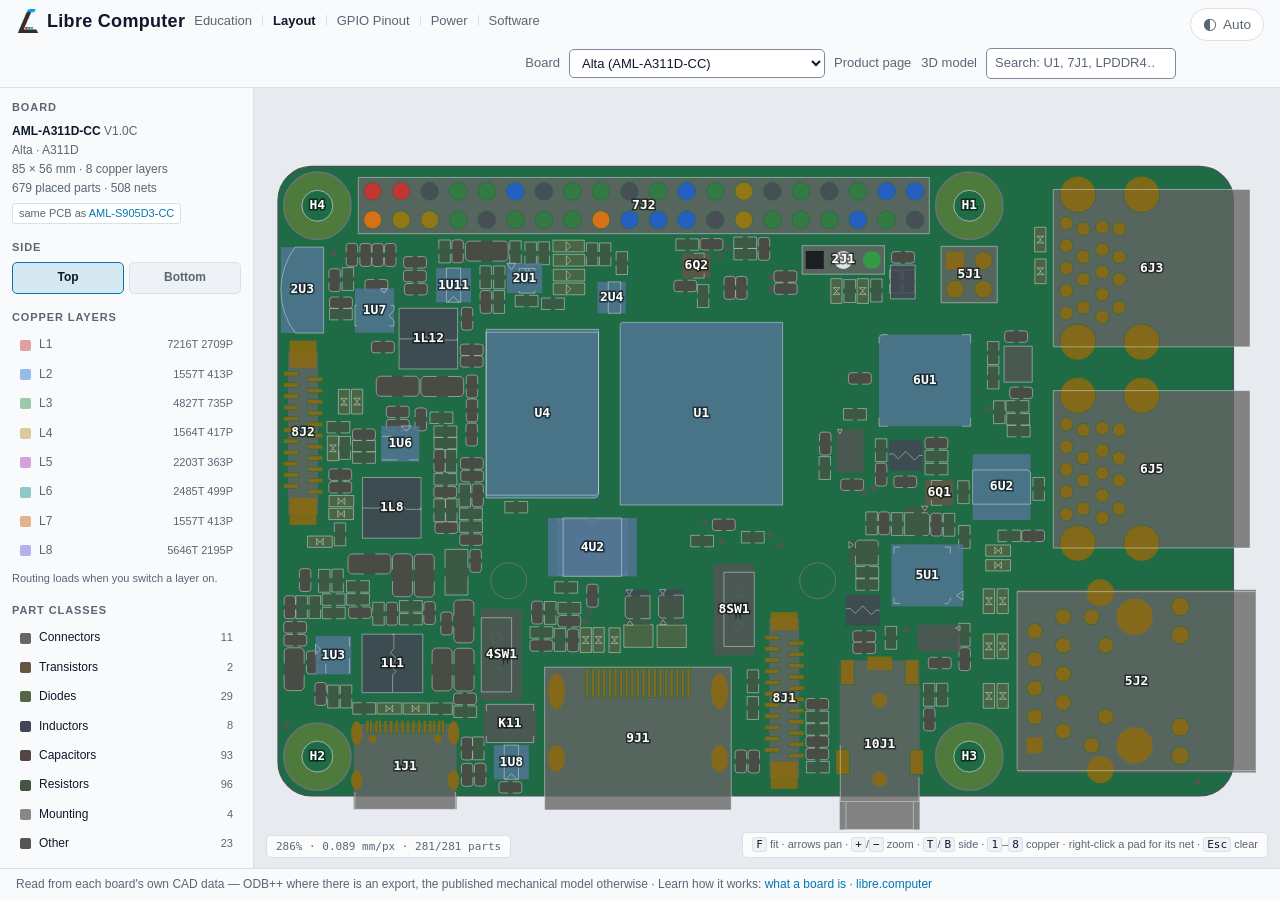
==== index.html @ 31252074 "Skip link and page heading from the kit; kit re-sync - The kit's .lc-skip is the first Tab stop, to " ====
<!DOCTYPE html>
<html lang="en">
<head>
<meta charset="utf-8">
<!-- Scripts from this site only, plus the inline theme snippet by its sha256
     (tools/check-kit.py recomputes it); data, styles and images same-origin,
     data: for the kit's logo. GitHub Pages sets no headers, so it is a meta. -->
<meta http-equiv="Content-Security-Policy" content="default-src 'self'; script-src 'self' 'sha256-ACy4pj93O7g7s8NBZ36xdNPdeBUZ5qKl4pgUR78Pd7E='; style-src 'self' 'unsafe-inline'; img-src 'self' data:; object-src 'none'; base-uri 'none'; form-action 'none'">
<meta name="referrer" content="strict-origin-when-cross-origin">
<meta name="viewport" content="width=device-width, initial-scale=1">
<title>Libre Computer Board Layout</title>
<meta name="description" content="Interactive PCB placement and routing viewer for Libre Computer single-board computers — every part, footprint, net and copper layer, read from the boards' own CAD data.">
<link rel="icon" href="data:,">
<link rel="stylesheet" href="css/lc-kit.css">
<link rel="stylesheet" href="css/style.css">
<!-- Sets the theme before first paint, so a dark visitor never sees a white
     flash. Must stay inline and must stay ahead of the stylesheets; the copy
     is checked by tools/lc-ui-kit/sync.py against HEAD_SNIPPET in lc-kit.js. -->
<script>try{var p=localStorage.getItem("theme")||"auto";if(p==="dark"||(p==="auto"&&matchMedia("(prefers-color-scheme: dark)").matches))document.documentElement.classList.add("dark")}catch(e){}</script>
</head>
<body>
<a class="lc-skip" href="#main">Skip to content</a>

<header class="lc-topbar">
  <div class="lc-brand">
    <a class="lc-brand-name" href="https://libre.computer">Libre Computer</a>
    <nav class="lc-sites" aria-label="Libre Computer sites">
      <a class="lc-site" href="https://education.libre.computer/">Education</a>
      <a class="lc-site" href="/" aria-current="true">Layout</a>
      <a class="lc-site" data-lc-site href="https://gpio.hardware.libre.computer/">GPIO Pinout</a>
      <a class="lc-site" data-lc-site href="https://power.hardware.libre.computer/">Power</a>
      <a class="lc-site" href="https://u-boot.software.libre.computer/">Software</a>
    </nav>
  </div>
  <div class="lc-controls">
    <label for="board-select">Board</label>
    <select id="board-select" aria-label="Select board"></select>
    <input id="search" type="search" placeholder="Search: U1, 7J1, LPDDR4…" autocomplete="off" spellcheck="false" aria-label="Search by reference designator or footprint">
  </div>
</header>

<div class="lc-notices" id="notices"></div>

<main class="lc-main" id="main">
  <h1 class="lc-vh">Board layout</h1>
  <aside class="lc-panel" id="sidebar">
    <h3>Board</h3>
    <div id="board-meta"></div>

    <h3>Side</h3>
    <div class="lc-seg" id="side-seg" role="group" aria-label="Board side"></div>

    <h3>Copper layers</h3>
    <div id="copper-toggles"></div>
    <p id="copper-note"></p>

    <h3>Part classes</h3>
    <div id="cat-toggles"></div>

    <h3>Parts</h3>
    <div id="comp-list" role="listbox" tabindex="0" aria-label="Placed parts"></div>
    <div id="detail"></div>
    <p id="announce" class="lc-vh" role="status"></p>
  </aside>

  <!-- Focusable so the keys pan and zoom it; the parts themselves are picked
       from the Parts list, which is the drawing's keyboard route -->
  <div id="stage" tabindex="0" role="region" aria-label="Board drawing" aria-describedby="keys">
    <canvas id="canvas" aria-hidden="true"></canvas>
    <div id="tooltip" class="lc-tooltip" hidden></div>
    <div id="hud"></div>
    <!-- The copper and net parts are filled in per board: the layer count
         differs (6 or 8), and the board imported from a mechanical model has
         neither, where this used to promise both and contradict the sidebar's
         own "This export carries no copper layers". -->
    <div id="keys"></div>
    <div id="spinner" hidden>Loading…</div>
  </div>
</main>

<footer class="lc-footer">
  Read from each board's own CAD data — ODB++ where there is an export,
  the published mechanical model otherwise ·
  Learn how it works: <a href="https://education.libre.computer/modules/what-a-board-is/">what a board is</a> ·
  <a href="https://libre.computer">libre.computer</a>
</footer>

<script type="module" src="js/app.js"></script>
</body>
</html>
---- css/lc-kit.css ----
/* lc-kit 1 sha256:01a3593f5a493ef218f9acd4c7ba61a1d0033705a1d5e2420c07b28e9c751ab0 */
/* Libre Computer hardware-tool shell — shared by the GPIO pinout, the board
   layout viewer and the power tree.
 *
 * These two sites had grown the same header, the same board picker, the same
 * search box and the same footer twice, with the same seven token names holding
 * the same seven values in both. This is that shell, defined once.
 *
 * THEME. Three states, matching libre.computer: light, dark, and auto, which
 * follows the OS and is the default -- a visitor whose desktop is dark should
 * not have to ask twice. The switch is a `dark` class on <html>, set before
 * first paint by the inline script in each page's <head>, so a dark visitor
 * never sees a white flash. Light is the base and dark is the override, because
 * a stylesheet that loses its media query should degrade to the more legible
 * of the two.
 *
 * The dark values are exactly what both sites shipped before this file existed,
 * so adopting the kit changes nothing for a dark visitor and adds a light theme
 * that did not exist.
 *
 * WHAT BELONGS HERE. The shell and nothing else: page frame, top bar, brand,
 * the controls slot, notices, footer, form controls, focus, and the theme
 * button. A site's own subject matter -- the pinout's mux-class colours, the
 * layout viewer's copper-layer colours -- stays in that site's stylesheet,
 * because nothing is shared by having one file know about both.
 *
 * This file is VENDORED. Edit tools/lc-ui-kit/lc-kit.css in the monorepo and
 * run tools/lc-ui-kit/sync.py; a hand-edit here fails each site's CI.
 */

:root {
  color-scheme: light;
  /* one monospace stack for every site (pad names, addresses, code, keys) */
  --mono: ui-monospace, SFMono-Regular, "SF Mono", Menlo, Consolas, monospace;

  --bg: #ffffff;
  --bg-raised: #f8fafc;
  --bg-sunken: #eef2f6;
  --border: #d8e0e8;
  /* A field's edge is the only thing that says "type here", so it needs 3:1
     on the page (WCAG 1.4.11); --border is a divider and stays quiet.
     3.56:1 on --bg, 3.41:1 on --bg-raised. */
  --border-field: #7d8996;
  --text: #0f172a;
  --text-dim: #5a6673;
  /* Blue TEXT on the page ground, so it darkens on white (#0077b0 is 4.92:1)
     and lightens on the dark ground below. Same two shades libre.computer
     uses, and for the same contrast reason. */
  --accent: #0077b0;
  --brass: #8a6a10;
  --warn: #b45309;
  --danger: #b42318;

  --shadow: 0 1px 2px rgba(15, 23, 42, .06), 0 1px 3px rgba(15, 23, 42, .04);
}

html.dark {
  color-scheme: dark;

  --bg: #14161a;
  --bg-raised: #1d2026;
  --bg-sunken: #0e1013;
  --border: #33383f;
  --border-field: #6b737d;   /* 3.77:1 on --bg, 3.40:1 on --bg-raised */
  --text: #e8eaed;
  --text-dim: #9aa0a6;
  --accent: #4da3ff;
  --brass: #c9a227;
  --warn: #f76b15;
  --danger: #f5a3a6;

  --shadow: none;
}

*, *::before, *::after { box-sizing: border-box; }

html, body { height: 100%; }

/* Two page shapes. An app shell (the layout viewer, the power tree) is one
   window tall and scrolls only inside its panes. A document page (the
   pinout, the memory map, education) scrolls as a whole: its body carries
   class="lc-doc" and grows with its content -- a body held to the window
   would be the sticky title bar's containing block, and the bar would ride
   off the top after one screen. */
body.lc-doc { height: auto; min-height: 100%; }

body {
  display: flex;
  flex-direction: column;
  margin: 0;
  background: var(--bg);
  color: var(--text);
  font: 14px/1.45 -apple-system, "Segoe UI", Roboto, Helvetica, Arial, sans-serif;
}

a { color: var(--accent); text-decoration: none; }
a:hover { text-decoration: underline; }

/* Monospace text in the one stack (zero specificity: a site's own rule wins) */
:where(code, kbd, samp, pre) { font-family: var(--mono); }

:where(button, select, input, a, [role="button"][tabindex]):focus-visible {
  outline: 2px solid var(--accent);
  outline-offset: 1px;
}

/* ---- top bar ---------------------------------------------------------- */

/* Sticky on every site (from 700px up; a phone's bar is too tall to pin, see
   below): an app-shell page never scrolls, so it changes nothing there; a
   document page (body.lc-doc: the pinout, the memory map, education) keeps
   its title bar in view, the same everywhere. */
.lc-topbar {
  flex: none;
  display: flex;
  flex-wrap: wrap;
  align-items: center;
  gap: 14px;
  padding: 8px 16px;
  background: var(--bg-raised);
  border-bottom: 1px solid var(--border);
  position: sticky;
  top: 0;
  z-index: 10;
  font-size: 14px;  /* (the bar's own, whatever size a site sets its body text) */
}

/* CENTRED, NOT BASELINE-ALIGNED. The name's first flex item is the logo, an
   empty box, so the name's baseline is synthesised from the logo's bottom edge
   -- and baseline alignment sat the site links' text on that edge, about 6px
   below the brand text and the controls. Centring puts the logo, the name, the
   links and (via the bar's own centring) the controls on one centre line. */
.lc-brand {
  display: flex;
  flex-wrap: wrap;
  align-items: center;
  gap: 4px 9px;
  min-width: 0;
}

.lc-brand-name {
  display: inline-flex;
  align-items: center;
  gap: 7px;
  font-size: 18px;
  font-weight: 700;
  letter-spacing: .3px;
  color: var(--text);
  white-space: nowrap;
}

/* The Libre Computer mark before the name, light and dark cuts. Embedded as
   data URIs -- libre.computer's own navLogo.webp and navLogo_dark.webp,
   about 2 KB each -- so every site gets it from this one vendored file with
   no image to copy, and nothing loads from another origin. Decorative: the
   name beside it is the link text. */
.lc-brand-name::before {
  content: "";
  flex: none;
  width: 24px;
  height: 24px;
  background: center / contain no-repeat url("[data-uri]");
}
html.dark .lc-brand-name::before {
  background-image: url("[data-uri]");
}
.lc-brand-name:hover { text-decoration: none; color: var(--accent); }

.lc-brand-sub {
  font-size: 13px;
  color: var(--text-dim);
  white-space: nowrap;
}

/* SIGNAL CLASS PALETTE -- shared, because the two tools colour the SAME pins.
   The pinout draws a board's header and the layout draws that header's pads on
   the PCB, and a visitor moving between them reads the colour as meaning the
   same thing. It did not live here at first, when only one tool used it; a
   second copy in the layout's own stylesheet would be a second answer the
   first time a colour changed. Both sites now take the one definition, and
   check-kit.py fails the build if a vendored copy drifts.

   RAILS RAMP BY VOLTAGE, red through orange to yellow as the supply falls:
   12V and PoE deepest, 5V red, 3.3V orange, 1.8V yellow. The ramp used to run
   red into brown, which made 3.3V a burnt orange and 1.8V a tan -- neither
   nameable as a colour, and the three rails a reader actually reaches for on
   a header are the three that have to be told apart at a glance.

   I2C yellow / SPI blue / GPIO green match the board silkscreen. */
:root {
  --c-poe: #6e0011;
  --c-power12v: #b8000f;
  --c-power5v: #d32f2f;
  --c-power3v3: #e8730c;
  --c-powerlv: #e0a800;   /* 1.8V / 3.0V */
  --c-gnd: #454b54;
  --c-nc: #6b6547;        /* not connected */
  --c-gpio: #2f7d3f;
  --c-i2c: #9a7b0a;
  --c-spi: #1f5fd0;
  --c-uart: #7c30cc;
  --c-pwm: #c4295a;
  --c-i2s: #0b6f80;
  --c-pcm: #0b5566;
  --c-tdm: #13876b;
  --c-spdif: #7a2490;
  --c-pdm: #4a7a0a;
  --c-dac: #076a4c;
  --c-adc: #5b8a12;
  --c-clk: #6b737b;
  --c-jtag: #c25a06;
  --c-cec: #5334c4;
  --c-ir: #c33a6a;
  --c-sdio: #0d7f95;
  --c-nand: #6d5449;
  --c-video: #a81c4c;
  --c-pcie: #6a4fc4;
  --c-usb: #1f6fb5;
  --c-eth: #0d8f6a;
  --c-misc: #5a6570;
}

/* THE SERIAL CONSOLE HEADER IS COLOURED AS THE CABLE, not as a signal class.
   Ground black, TX white, RX green -- the USB-TTL lead everyone plugs into it,
   and the colours our own documentation has always named for that header:
   "2J1 Connector Highlighted in Red: Ground (BLACK) TX (WHITE) RX (GREEN)".
   Someone at the board with the cable in their hand is matching wire to pin,
   so the pin should be the colour of the wire.

   These are wire colours, so they do NOT flip with the theme -- a black lead
   is black on both. They sit on the drawn board rather than on the page. */
:root, html.dark {
  --c-wire-gnd: #14161a;
  --c-wire-tx:  #f3f5f7;
  --c-wire-rx:  #2ea043;
}

html.dark {
  --c-poe: #6e0011;
  --c-power12v: #cc0f1b;
  --c-power5v: #e5484d;
  --c-power3v3: #f76b15;
  --c-powerlv: #f5c518;   /* 1.8V / 3.0V */
  --c-gnd: #454b54;
  --c-nc: #3c3a2e;
  --c-gpio: #46a758;
  --c-i2c: #eac54f;
  --c-spi: #3b82f6;
  --c-uart: #a855f7;
  --c-pwm: #ec5f87;
  --c-i2s: #1098ad;
  --c-pcm: #0b7285;
  --c-tdm: #63e6be;
  --c-spdif: #862e9e;
  --c-pdm: #5c940d;
  --c-dac: #087f5b;
  --c-adc: #94d82d;
  --c-clk: #adb5bd;
  --c-jtag: #ff922b;
  --c-cec: #7048e8;
  --c-ir: #f06595;
  --c-sdio: #66d9e8;
  --c-nand: #8d6e63;
  --c-video: #c2255c;
  --c-pcie: #b197fc;
  --c-usb: #74c0fc;
  --c-eth: #12b886;
  --c-misc: #6c757d;
}

/* The switch between the Libre Computer sites (written by sync.py, NAV). It
   says which site this is and what the others are. The current one is a link
   to its own root, marked aria-current: on a multi-page site it is the way
   home, and on a tool it resets the page (the query is dropped). */
/* The site links wrap. Five sites in one unbreakable row ran 131px past a
   375px phone and dragged every page sideways; wrapped, the row simply gets
   taller. The brand wraps for the same reason. */
.lc-sites {
  display: flex;
  flex-wrap: wrap;
  align-items: baseline;
  gap: 4px 10px;
  font-size: 13px;
  min-width: 0;
}

.lc-site {
  white-space: nowrap;
  color: var(--text-dim);
}
.lc-site[aria-current] {
  color: var(--text);
  font-weight: 600;
}
a.lc-site:hover { color: var(--accent); text-decoration: none; }
a.lc-site:focus-visible {
  outline: 2px solid var(--accent);
  outline-offset: 2px;
  border-radius: 3px;
}

/* Separator drawn rather than typed, so it is not read out as a word and not
   selected when the visitor copies the heading. */
.lc-site + .lc-site::before {
  content: "";
  display: inline-block;
  width: 1px;
  height: 11px;
  margin-right: 10px;
  vertical-align: -1px;
  background: var(--border);
}

/* The board's own pages, beside the board picker (setBoardLinks). Small and
   dim like the site links, so the picker and the search stay the controls. */
.lc-board-links {
  display: inline-flex;
  flex-wrap: wrap;
  align-items: center;
  gap: 4px 10px;
  font-size: 13px;
}
.lc-board-links[hidden] { display: none; }
.lc-board-links a { color: var(--text-dim); white-space: nowrap; }
.lc-board-links a:hover { color: var(--accent); text-decoration: none; }
.lc-board-links a:focus-visible {
  outline: 2px solid var(--accent);
  outline-offset: 2px;
  border-radius: 3px;
}
@media (max-width: 819.98px) {
  .lc-board-links a { display: inline-block; padding: 10px 0; line-height: 20px; }
}

/* The second bar under the title bar, for a family of sites behind one switcher
   entry (Software: U-Boot, Memory, Linux). Its label and site links are
   written by sync.py (SUBNAV); the site's own pages sit at the far end, in
   .lc-subnav-pages. The same voice as education's section bar. */
.lc-subnav {
  flex: none;
  display: flex;
  flex-wrap: wrap;
  gap: 4px 18px;
  padding: 7px 16px;
  background: var(--bg);
  border-bottom: 1px solid var(--border);
  font-size: 13px;
  align-items: baseline;
}
.lc-subnav-sites,
.lc-subnav-pages {
  display: flex;
  align-items: baseline;
  gap: 4px 18px;
}
.lc-subnav-pages { margin-left: auto; }
.lc-subnav a { color: var(--text-dim); white-space: nowrap; }
.lc-subnav a:hover { color: var(--accent); text-decoration: none; }
.lc-subnav a[aria-current] { color: var(--text); font-weight: 600; }
.lc-subnav a:focus-visible {
  outline: 2px solid var(--accent);
  outline-offset: 2px;
  border-radius: 3px;
}
.lc-subnav-label {
  font-size: 11px;
  font-weight: 700;
  letter-spacing: .08em;
  text-transform: uppercase;
  color: var(--accent);
}
/* A phone: one sideways-scrolling row, not a wrap of single links. */
@media (max-width: 819.98px) {
  .lc-subnav {
    flex-wrap: nowrap;
    padding-top: 0;
    padding-bottom: 0;
    overflow-x: auto;
    scrollbar-width: none;
  }
  .lc-subnav::-webkit-scrollbar { display: none; }
  .lc-subnav a { display: inline-block; padding: 10px 0; line-height: 20px; }
  .lc-subnav-label,
  .lc-subnav-sites,
  .lc-subnav-pages { flex: none; }
}

/* A pill for a state the visitor should not have to infer, e.g. that the board
   picker is currently listing boards nobody can buy yet. */
.lc-flag {
  padding: 1px 7px;
  border-radius: 999px;
  background: var(--warn);
  /* Page ground, not white. White clears on the light caution brown and
     fails on the dark theme's bright caution orange; the dark ground on
     that orange clears. */
  color: var(--bg);
  font-size: 11px;
  font-weight: 700;
  letter-spacing: .3px;
  white-space: nowrap;
}

/* A <select> sizes itself to its widest option and will not shrink below it,
   so without the min-width:0 / max-width pair a long board name pushes the
   whole bar sideways on a phone -- measured at 495px of control on a 375px
   viewport, which moved the entire page 125px. A flex item's automatic minimum
   is its content, so flex-shrink alone never reaches it. */
.lc-controls {
  display: flex;
  align-items: center;
  gap: 9px;
  flex-wrap: wrap;
  margin-left: auto;
  min-width: 0;
  max-width: 100%;
}
.lc-controls label { color: var(--text-dim); font-size: 13px; }
.lc-controls select { min-width: 0; max-width: 100%; }

select,
input[type="search"],
input[type="text"] {
  background: var(--bg);
  color: var(--text);
  border: 1px solid var(--border-field);
  border-radius: 5px;
  padding: 5px 8px;
  font: inherit;
  font-size: 13px;
}
select:hover,
input[type="search"]:hover,
input[type="text"]:hover { border-color: var(--text-dim); }
input[type="search"] { width: 190px; }
input[type="search"]::placeholder { color: var(--text-dim); }

/* ---- skip link, visually hidden ----------------------------------------- */

/* The first Tab stop on every page: past the title bar to the page's own
   content (<a class="lc-skip" href="#main">, the target the page's <main>,
   id="main" unless it already has an id). */
.lc-skip {
  position: absolute;
  left: -999px;
  top: 0;
  z-index: 50;
  padding: 6px 10px;
  background: var(--bg-raised);
  color: var(--text);
  border: 1px solid var(--border-field);
  border-radius: 5px;
}
.lc-skip:focus { left: 8px; top: 8px; }

/* Read by a screen reader, not shown: a page heading the layout carries
   visually already, a status line. */
.lc-vh {
  position: absolute;
  width: 1px;
  height: 1px;
  overflow: hidden;
  clip-path: inset(50%);
  white-space: nowrap;
}

/* ---- theme button ------------------------------------------------------ */

.lc-theme-btn {
  display: inline-flex;
  align-items: center;
  gap: .4rem;
  padding: .35rem .75rem;
  border: 1px solid var(--border);
  border-radius: 999px;
  background: var(--bg);
  color: var(--text);
  font: inherit;
  font-size: .85rem;
  cursor: pointer;
  white-space: nowrap;
}
.lc-theme-btn:hover { border-color: var(--text-dim); }
.lc-theme-icon { font-size: 1rem; line-height: 1; }

/* Auto is the default, so it reads as the quiet state; an explicit choice is
   marked, which is the whole point of showing the state rather than a bare
   "Theme". */
.lc-theme-btn[data-theme="auto"] { color: var(--text-dim); }
.lc-theme-btn[data-theme="light"],
.lc-theme-btn[data-theme="dark"] { border-color: currentColor; }

/* THE THEME CONTROL KEEPS THE CORNER, at every width. The topbar wraps, and
   the button is its last child, so whenever the controls filled the first row
   (a phone; a tool's board picker, board links and search below ~1370px) it
   wrapped onto a line of its own at the left -- the one control whose
   position a reader relies on, moving with the content around it. Pinned to
   the top right it is always in the same place, and the row it used to take
   goes back to the page. The padding reserves its width so a long select
   cannot run underneath. (The bar is positioned -- sticky, or relative on a
   phone -- so it is the button's containing block.) The reserve applies to
   every row, so when a tool's controls wrap to a second row (about 820 to
   1430px) that row ends 104px short of the edge: the cost of a button that
   never moves. */
.lc-topbar { padding-right: 104px; }
.lc-theme-btn { position: absolute; top: 8px; right: 16px; }

@media (max-width: 560px) {
  /* The label goes before the control does: the icon plus the title attribute
     still say which state is active. */
  .lc-theme-label { display: none; }
}

/* THE NARROW BAR IS DELIBERATE ROWS, not whatever wrapping leaves. Below the
   desktop width the brand and the site links share the first row with the
   pinned theme button, whose width that row (and only that row) reserves; the
   controls get the next row and start at the left edge instead of floating
   right. The site links never wrap: a wrapped bar put one link and a dangling
   separator on a line of their own. When they do not fit they scroll
   sideways. Every link and control is at least 40px tall, the touch minimum.
   819.98px, not 820px: at exactly 820 the bar keeps the layout it already had
   there. */
@media (max-width: 819.98px) {
  .lc-topbar { padding: 8px 16px 10px; row-gap: 6px; }
  .lc-brand {
    flex: 1 1 100%;
    flex-wrap: nowrap;
    align-items: center;
    gap: 0 14px;
    padding-right: 88px;
  }
  .lc-brand-name { flex: none; min-height: 40px; }
  .lc-theme-btn { min-width: 40px; min-height: 40px; justify-content: center; }

  /* No visible scrollbar: it would sit on top of the links. */
  .lc-sites {
    flex: 1 1 auto;
    flex-wrap: nowrap;
    overflow-x: auto;
    scrollbar-width: none;
  }
  .lc-sites::-webkit-scrollbar { display: none; }
  .lc-site { display: inline-block; padding: 10px 0; line-height: 20px; }

  .lc-controls { flex: 1 1 100%; margin-left: 0; }
  .lc-controls select,
  .lc-controls input { min-height: 40px; }
  /* The search box grows into whatever its row leaves, so the board's own
     links (setBoardLinks) share its row instead of taking one of their own. */
  .lc-controls input[type="search"] { flex: 1 1 9rem; width: auto; min-width: 0; }
}

/* 16px exactly on a narrow screen or any touch screen (a tablet is wider
   than the narrow layout): below it Safari zooms the page when a field takes
   focus, and the only way back out of that zoom is a pinch. */
@media (max-width: 819.98px), (pointer: coarse) {
  .lc-controls select,
  .lc-controls input { font-size: 16px; }
}

/* A phone has no room for the links beside the brand, so they take a row of
   their own under it, and the theme button keeps the brand row's corner. The
   row bleeds to the screen edges, so a link scrolled under the edge is cut by
   the screen rather than by the bar's padding -- the cut-off word is the cue
   that the row scrolls. */
@media (max-width: 699.98px) {
  /* Four rows of bar (brand, sites, picker, search) are a quarter of a phone
     screen: on a phone the bar scrolls away with the page instead of pinning.
     Still positioned, so the theme button keeps its corner. */
  .lc-topbar { position: relative; }
  .lc-brand { flex-wrap: wrap; padding-right: 0; }
  .lc-sites {
    flex: 0 0 calc(100% + 32px);
    margin: 0 -16px;
    padding: 0 16px;
  }
}

/* ---- notices ----------------------------------------------------------- */

.lc-notices { flex: none; }

.lc-notice {
  margin: 0;
  padding: 7px 16px;
  font-size: 13px;
  background: color-mix(in srgb, var(--warn) 14%, var(--bg));
  color: var(--text);
  border-bottom: 1px solid var(--border);
}
.lc-notice.error {
  background: color-mix(in srgb, var(--danger) 14%, var(--bg));
}
.lc-notice code { font-family: var(--mono); }
/* The accent on the caution wash is too light for the notice's type.
   The underline is what says the words are a link. */
.lc-notice a { color: var(--text); text-decoration: underline; }

/* ---- footer ------------------------------------------------------------ */

.lc-footer {
  flex: none;
  padding: 7px 16px;
  background: var(--bg-raised);
  border-top: 1px solid var(--border);
  font-size: 12px;
  color: var(--text-dim);
}

/* ---- shared bits both tools grew separately ---------------------------- */

.lc-main { flex: 1; display: flex; min-height: 0; }

.lc-panel {
  flex: none;
  background: var(--bg-raised);
  border-right: 1px solid var(--border);
  overflow-y: auto;
  padding: 12px;
}

.lc-panel h3 {
  margin: 16px 0 6px;
  font-size: 11px;
  font-weight: 700;
  text-transform: uppercase;
  letter-spacing: .9px;
  color: var(--text-dim);
}
.lc-panel h3:first-child { margin-top: 0; }

/* A data table, the same on every site: ruled rows, small dim uppercase
   column headers like the panel headings above. A site adds only what its
   data needs (a sticky header, a highlighted row, a reading size). Wrap it in
   .lc-table-scroll where it may be wider than a phone: the table keeps its
   columns and scrolls sideways inside its own box, never the page. */
.lc-table {
  width: 100%;
  border-collapse: collapse;
  font-size: 0.92rem;
}
.lc-table caption { text-align: left; color: var(--text-dim); padding-bottom: .4rem; }
.lc-table th,
.lc-table td {
  text-align: left;
  vertical-align: top;
  padding: 0.35rem 0.6rem;
  border-bottom: 1px solid var(--border);
}
.lc-table thead th,
.lc-table > tr:first-child > th {
  font-size: 11px;
  font-weight: 700;
  text-transform: uppercase;
  letter-spacing: .9px;
  color: var(--text-dim);
}
.lc-table tbody th { font-weight: 600; }
.lc-table-scroll { overflow-x: auto; }

/* The small dim uppercase label: a panel heading, a column title, a
   section kicker -- the same voice as .lc-panel h3 and a table's header. */
.lc-label {
  font-size: 11px;
  font-weight: 700;
  text-transform: uppercase;
  letter-spacing: .9px;
  color: var(--text-dim);
}

/* A colour swatch: one small rounded square, wherever a colour is keyed (a
   legend, a slot in a list, a toggle). The site sets its colour; a site that
   also shows a state with it (the power tree's on/off) adds that itself. */
.lc-swatch {
  display: inline-block;
  width: 11px;
  height: 11px;
  border-radius: 2px;
  flex: none;
  vertical-align: -1px;
}

/* The hover tooltip: follows the theme like the panels, never a fixed dark
   box. The site positions it (fixed to the window or absolute in its stage)
   and picks its font (the pinout's pad names are monospace). */
.lc-tooltip {
  z-index: 20;
  pointer-events: none;
  max-width: 340px;
  padding: 6px 9px;
  border: 1px solid var(--border);
  border-radius: 6px;
  background: var(--bg-raised);
  color: var(--text);
  box-shadow: var(--shadow);
  font-size: 12px;
}
.lc-tooltip[hidden] { display: none; }

/* A chip: a small bordered token that picks one of a set (a mux on the
   pinout's pin, a step of the power sequence). It is a <button> with
   aria-pressed, so it takes focus and says which one is picked. Pressed is
   an inset accent ring plus the accent wash: not an outline, which is the
   focus ring, and not the border, which a site may use for a state (the
   power tool's on and absent). The site adds a dot or a font. */
.lc-chips { display: flex; flex-wrap: wrap; gap: 5px; }
.lc-chip {
  display: inline-flex;
  align-items: center;
  gap: 5px;
  padding: 2px 8px;
  background: var(--bg);
  border: 1px solid var(--border);
  border-radius: 4px;
  color: var(--text);
  font: inherit;
  font-size: 12px;
  line-height: 1.4;
  cursor: pointer;
}
.lc-chip:hover { border-color: var(--text-dim); }
.lc-chip[aria-pressed="true"] {
  box-shadow: inset 0 0 0 1px var(--accent);
  background-color: color-mix(in srgb, var(--accent) 16%, var(--bg));
  color: var(--text);
}

.lc-seg { display: flex; gap: 5px; }
.lc-seg button {
  flex: 1;
  padding: 6px 8px;
  background: var(--bg-sunken);
  border: 1px solid var(--border);
  border-radius: 5px;
  color: var(--text-dim);
  font: inherit;
  font-size: 12px;
  font-weight: 600;
  cursor: pointer;
}
.lc-seg button:hover { border-color: var(--text-dim); color: var(--text); }
.lc-seg button[aria-pressed="true"] {
  background: color-mix(in srgb, var(--accent) 16%, var(--bg));
  border-color: var(--accent);
  /* The accent is the border and the wash. As 12px ink on the light wash
     it is too light. The words stay page ink in both themes. */
  color: var(--text);
}

.lc-toggle {
  display: flex;
  align-items: center;
  gap: 8px;
  width: 100%;
  margin-bottom: 2px;
  padding: 4px 7px;
  background: transparent;
  border: 1px solid transparent;
  border-radius: 4px;
  color: var(--text);
  font: inherit;
  font-size: 12px;
  text-align: left;
  cursor: pointer;
}
.lc-toggle:hover { background: var(--bg-sunken); }
/* Off is dimmer type and a faded swatch, not a faded control. Opacity on
   the whole row takes the label below body text in both themes. */
.lc-toggle[aria-pressed="false"] { color: var(--text-dim); }
.lc-toggle[aria-pressed="false"] .lc-swatch { opacity: .45; }
.lc-toggle .lc-name {
  flex: 1;
  overflow: hidden;
  text-overflow: ellipsis;
  white-space: nowrap;
}
.lc-toggle .lc-count { flex: none; color: var(--text-dim); font-size: 11px; }

[hidden] { display: none !important; }
---- css/style.css ----
/* Libre Computer Board Layout — what is specific to drawing a board.
 *
 * The page frame, top bar, brand, controls, notices, footer, panel, segmented
 * control and toggle rows all come from css/lc-kit.css, which the GPIO pinout
 * uses too. What is left here is the canvas stage and the things only a layout
 * viewer has: copper-layer colours, the board substrate, the parts list, the
 * detail panel and the HUD.
 */

:root {
  /* Copper by stackup position, top of the board to the bottom of it. The ramp
     is deliberate: a reader toggling two layers on at once has to be able to
     tell which trace is on which, and adjacent layers are the pair that gets
     confused, so adjacent entries are far apart in hue. */
  --cu-1: #c2303a;
  --cu-2: #1f6fd0;
  --cu-3: #2f8f45;
  --cu-4: #b8912a;
  --cu-5: #a832ad;
  --cu-6: #12898c;
  --cu-7: #cf5a0e;
  --cu-8: #5a5ce0;

  /* The board itself, drawn on canvas. Solder-mask green over a light page and
     a near-black ground once copper is on, because a light substrate under
     eight translucent layers reads as mud either way. */
  --board: #1f6b45;
  --board-cu: #0d1410;
  --board-edge: #4a5058;
  --silk: #f2f4f6;
  --hole-ring: #6b727b;
  --part-label: #ffffff;
  --net-hi: #00a05f;
  --stage-bg: #e7ebef;
}

html.dark {
  --cu-1: #e5484d;
  --cu-2: #4da3ff;
  --cu-3: #46a758;
  --cu-4: #eac54f;
  --cu-5: #d148d8;
  --cu-6: #21c7c7;
  --cu-7: #f76b15;
  --cu-8: #8d8fff;

  --board: #1b4332;
  --board-cu: #0d1410;
  --board-edge: #4a5058;
  --silk: #d7dbe0;
  --hole-ring: #8b9098;
  --part-label: #ffffff;
  --net-hi: #00e58a;
  --stage-bg: #0b0d10;
}

body { overflow: hidden; }

#sidebar { width: 254px; }

#board-meta {
  font-size: 12px;
  color: var(--text-dim);
  line-height: 1.6;
}
#board-meta b { color: var(--text); font-weight: 600; }
#board-meta .status {
  display: inline-block;
  margin-top: 4px;
  padding: 1px 6px;
  border-radius: 3px;
  font-size: 11px;
  /* Sunken put the caution words and the same-PCB link under body text. */
  background: var(--bg);
  border: 1px solid var(--border);
}
#board-meta .status.unlisted { color: var(--warn); border-color: var(--warn); }

#copper-note { margin: 4px 0 0; font-size: 11px; color: var(--text-dim); }

#comp-list {
  height: 240px;
  overflow-y: auto;
  border: 1px solid var(--border);
  border-radius: 5px;
  background: var(--bg-sunken);
}
#comp-list-inner { position: relative; }
.comp-item {
  position: absolute;
  left: 0; right: 0;
  height: 22px;
  padding: 3px 8px;
  font: 12px/16px var(--mono);
  white-space: nowrap;
  overflow: hidden;
  text-overflow: ellipsis;
  cursor: pointer;
}
.comp-item:hover { background: color-mix(in srgb, var(--accent) 12%, transparent); }
.comp-item[aria-selected="true"] {
  background: color-mix(in srgb, var(--accent) 18%, transparent);
  /* Accent ink on this wash is too light for 12px type, and so is the
     dimmed footprint. The wash is the selection; the words are page ink. */
  color: var(--text);
}
.comp-item[aria-selected="true"] .fp { color: var(--text); }
/* The keyboard's row, shown while the list has focus */
#comp-list:focus-visible { outline: 2px solid var(--accent); outline-offset: 1px; }
#comp-list:focus-visible .comp-item.active { box-shadow: inset 0 0 0 2px var(--accent); }
/* The drawing takes focus for its keys; the ring sits inside its edge */
#stage:focus-visible { outline: 2px solid var(--accent); outline-offset: -2px; }

.comp-item .fp { color: var(--text-dim); margin-left: 6px; }

/* The detail panel is the answer to clicking a part, and it sat below every
   other sidebar block -- measured at y=1164 in a 1080-high viewport, so on a
   laptop the reader clicked a part and nothing appeared to happen. It is
   pulled to the top of the sidebar when it has content, which is the moment it
   is the thing being looked at. */
#detail { margin-top: 10px; }
#detail:not(:empty) {
  order: -1;
  margin-top: 0;
  /* PADDING, not margin. A margin is outside the border box and so is not
     painted, and the pinned header's 14 px of it was a window the list rows
     scrolled visibly through. */
  margin-bottom: 0;
  position: sticky;
  top: 0;
  z-index: 2;
  /* The panel it sits in, not the page: --bg is #ffffff and the sidebar panel
     is --bg-raised #f8fafc, so a sticky header painted --bg showed as a
     lighter band against its own panel while scrolling. */
  background: var(--bg-raised);
  padding-bottom: 22px;
}
/* The column exists so #detail can be ordered to the top. It also makes every
   child a flex item, and a flex item SHRINKS below its declared height: the
   parts list, `height: 240px`, collapsed to 49.7 px on four boards and to 2 px
   -- no rows at all -- whenever a part was selected. It keeps its height. */
#sidebar { display: flex; flex-direction: column; }
#sidebar > * { flex: none; }
#detail h4 {
  margin: 0 0 6px;
  font: 700 14px var(--mono);
  color: var(--accent);
}
#detail dl {
  display: grid;
  grid-template-columns: auto 1fr;
  gap: 2px 10px;
  margin: 0;
  font-size: 12px;
}
#detail dt { color: var(--text-dim); }
#detail dd {
  margin: 0;
  font-family: var(--mono);
  overflow-wrap: anywhere;
}

/* ---- canvas stage ---- */

#stage {
  position: relative;
  flex: 1;
  min-width: 0;
  overflow: hidden;
  background: var(--stage-bg);
  touch-action: none;
  cursor: grab;
}
#stage.dragging { cursor: grabbing; }
#stage canvas { position: absolute; inset: 0; }

#hud, #keys {
  position: absolute;
  bottom: 10px;
  padding: 4px 9px;
  border-radius: 5px;
  background: color-mix(in srgb, var(--bg) 82%, transparent);
  border: 1px solid var(--border);
  color: var(--text-dim);
  pointer-events: none;
}
#hud {
  left: 12px;
  display: flex;
  gap: 10px;
  align-items: center;
  font: 11px var(--mono);
}
/* The highlight green is the canvas mark. As 11px type on the light HUD
   it is too light. The dark theme's green clears, so it keeps the name. */
#hud .net { color: var(--text); font-weight: 700; }
html.dark #hud .net { color: var(--net-hi); }
#keys { right: 12px; font-size: 11px; }
#keys kbd {
  font: 11px var(--mono);
  color: var(--text);
  background: var(--bg-sunken);
  border: 1px solid var(--border);
  border-radius: 3px;
  padding: 0 3px;
}

/* The kit's .lc-tooltip; this page's own: absolute inside the stage, kept
   narrow over the board */
#tooltip {
  position: absolute;
  z-index: 5;
  max-width: 260px;
}
#tooltip .r {
  font: 700 12px var(--mono);
  color: var(--accent);
}
#tooltip .f {
  color: var(--text-dim);
  font-family: var(--mono);
}

#spinner {
  position: absolute;
  inset: 0;
  display: flex;
  align-items: center;
  justify-content: center;
  background: color-mix(in srgb, var(--stage-bg) 72%, transparent);
  color: var(--text-dim);
  font-size: 14px;
  z-index: 6;
}

/* ---- narrow ---- */

@media (max-width: 820px) {
  /* THE PAGE GROWS, the viewport does not hold it. `html, body { height: 100% }`
     plus `.lc-main { flex: 1 }` pins the main row to whatever is left of the
     screen -- on a 390x844 phone that is 538 px holding a 469 px board and a
     1102 px sidebar. Something has to overflow, and the container has to be
     allowed to be as tall as its content for the page scroll to reach it. */
  html, body { height: auto; }
  body { overflow: auto; min-height: 100%; }
  .lc-main { flex: none; height: auto; }

  /* ORDER, NOT column-reverse. The sidebar comes first in the DOM and the
     board should come first on a phone, which `column-reverse` did -- and it
     also moves the overflow to the START edge, so the part that did not fit
     went off the TOP of the page where no scroll can reach it. Measured on a
     390x844 viewport: #stage.top = -864, the whole board above the document.
     `order` reverses the paint without touching where the overflow goes. */
  .lc-main { flex-direction: column; }
  #stage { order: -1; }

  #sidebar {
    width: auto;
    border-right: none;
    border-top: 1px solid var(--border);
    overflow: visible;
  }
  #stage { height: 62vh; flex: none; }
  #keys { display: none; }
  input[type="search"] { width: 100%; }

  /* The sticky detail header is sticky against the SIDEBAR on a desktop, where
     the sidebar is the scroller. On a phone the page scrolls instead, so
     pinning it here parks it mid-column over the board. */
  #detail:not(:empty) { position: static; }
}
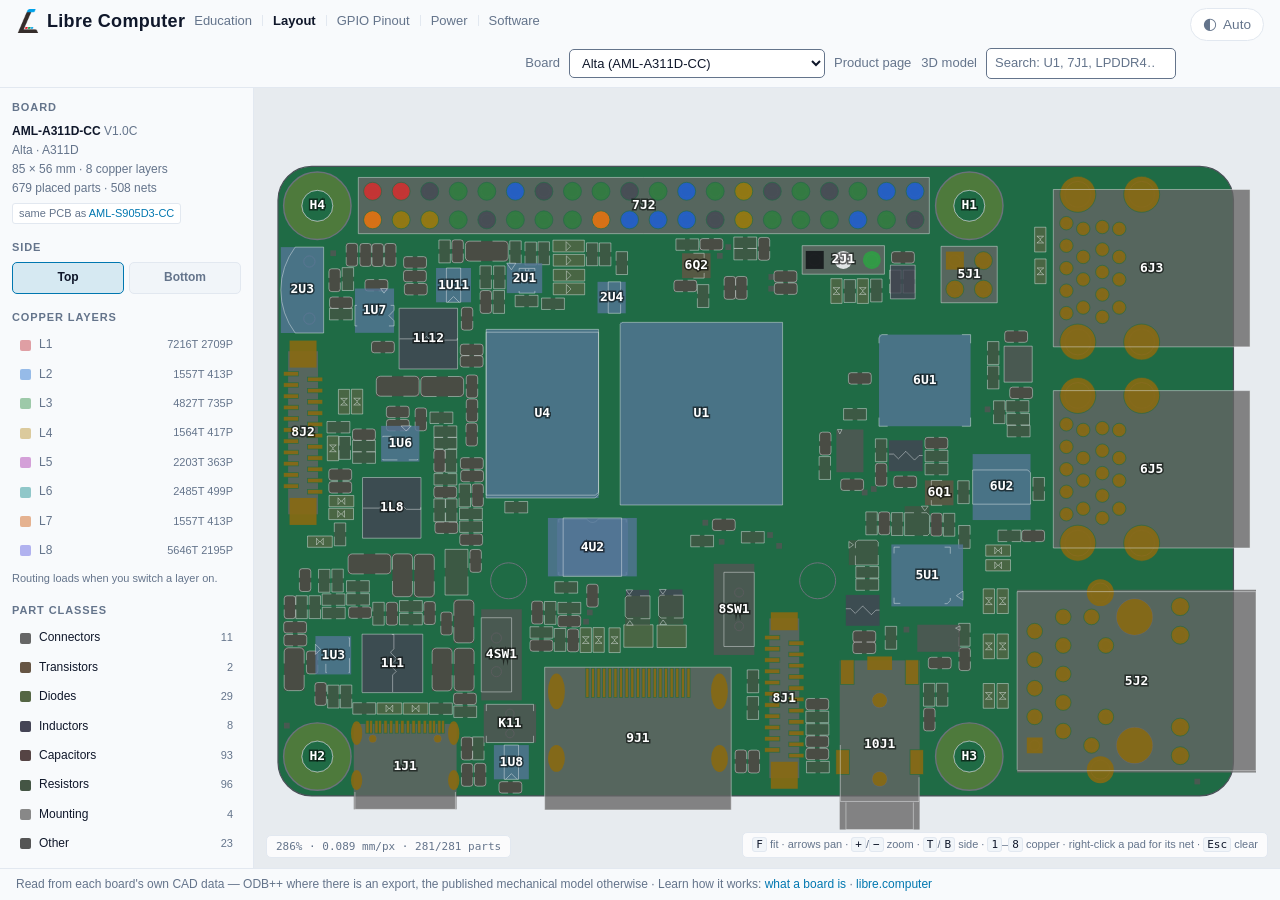
==== commit 4d26a29d: "lc-kit: libre.computer's palette, and the embed's theme from the first paint Synced from the monorep" ====
--- a/index.html
+++ b/index.html
@@ -5,7 +5,7 @@
 <!-- Scripts from this site only, plus the inline theme snippet by its sha256
      (tools/check-kit.py recomputes it); data, styles and images same-origin,
      data: for the kit's logo. GitHub Pages sets no headers, so it is a meta. -->
-<meta http-equiv="Content-Security-Policy" content="default-src 'self'; script-src 'self' 'sha256-ACy4pj93O7g7s8NBZ36xdNPdeBUZ5qKl4pgUR78Pd7E='; style-src 'self' 'unsafe-inline'; img-src 'self' data:; object-src 'none'; base-uri 'none'; form-action 'none'">
+<meta http-equiv="Content-Security-Policy" content="default-src 'self'; script-src 'self' 'sha256-oHIc59mqgn9ICn5smlJlKAoSorMm9lRvLXPlZJXSqW8='; style-src 'self' 'unsafe-inline'; img-src 'self' data:; object-src 'none'; base-uri 'none'; form-action 'none'">
 <meta name="referrer" content="strict-origin-when-cross-origin">
 <meta name="viewport" content="width=device-width, initial-scale=1">
 <title>Libre Computer Board Layout</title>
@@ -16,7 +16,7 @@
 <!-- Sets the theme before first paint, so a dark visitor never sees a white
      flash. Must stay inline and must stay ahead of the stylesheets; the copy
      is checked by tools/lc-ui-kit/sync.py against HEAD_SNIPPET in lc-kit.js. -->
-<script>try{var p=localStorage.getItem("theme")||"auto";if(p==="dark"||(p==="auto"&&matchMedia("(prefers-color-scheme: dark)").matches))document.documentElement.classList.add("dark")}catch(e){}</script>
+<script>try{var q=new URLSearchParams(location.search),e=q.get("embed")==="1",t=e&&q.get("theme");if(e)document.documentElement.classList.add("lc-embed");var p=t==="light"||t==="dark"?t:localStorage.getItem("theme")||"auto";if(p==="dark"||(p==="auto"&&matchMedia("(prefers-color-scheme: dark)").matches))document.documentElement.classList.add("dark")}catch(x){}</script>
 </head>
 <body>
 <a class="lc-skip" href="#main">Skip to content</a>
--- a/css/lc-kit.css
+++ b/css/lc-kit.css
@@ -1,4 +1,4 @@
-/* lc-kit 1 sha256:01a3593f5a493ef218f9acd4c7ba61a1d0033705a1d5e2420c07b28e9c751ab0 */
+/* lc-kit 1 sha256:49a98d562651cce432e0f0e8bd59669b63564b67a7129dab7db1aff492e4dc31 */
 /* Libre Computer hardware-tool shell — shared by the GPIO pinout, the board
    layout viewer and the power tree.
  *
@@ -14,9 +14,11 @@
  * a stylesheet that loses its media query should degrade to the more legible
  * of the two.
  *
- * The dark values are exactly what both sites shipped before this file existed,
- * so adopting the kit changes nothing for a dark visitor and adds a light theme
- * that did not exist.
+ * The values are libre.computer's own (its css/style.css tokens: --bg, --card,
+ * --border, --fg, --muted, --prose-link, --field-border), in both themes,
+ * because these tools open inside its product pages: a tool in a neutral grey
+ * frame on a slate page read as a different site. A change to that palette is
+ * made there and copied here.
  *
  * WHAT BELONGS HERE. The shell and nothing else: page frame, top bar, brand,
  * the controls slot, notices, footer, form controls, focus, and the theme
@@ -35,14 +37,17 @@
 
   --bg: #ffffff;
   --bg-raised: #f8fafc;
-  --bg-sunken: #eef2f6;
-  --border: #d8e0e8;
+  --bg-sunken: #f1f5f9;
+  --border: #e2e8f0;
   /* A field's edge is the only thing that says "type here", so it needs 3:1
      on the page (WCAG 1.4.11); --border is a divider and stays quiet.
-     3.56:1 on --bg, 3.41:1 on --bg-raised. */
-  --border-field: #7d8996;
+     Slate-500, as libre.computer's --field-border: 4.76:1 on --bg, 4.55:1 on
+     --bg-raised, and 3.75 / 3.07 on the dark ground and raised panel, so
+     one value serves both themes. */
+  --border-field: #64748b;
   --text: #0f172a;
-  --text-dim: #5a6673;
+  /* 4.76:1 on --bg, 4.55:1 on --bg-raised, 4.34:1 on --bg-sunken */
+  --text-dim: #64748b;
   /* Blue TEXT on the page ground, so it darkens on white (#0077b0 is 4.92:1)
      and lightens on the dark ground below. Same two shades libre.computer
      uses, and for the same contrast reason. */
@@ -57,14 +62,14 @@
 html.dark {
   color-scheme: dark;
 
-  --bg: #14161a;
-  --bg-raised: #1d2026;
-  --bg-sunken: #0e1013;
-  --border: #33383f;
-  --border-field: #6b737d;   /* 3.77:1 on --bg, 3.40:1 on --bg-raised */
-  --text: #e8eaed;
-  --text-dim: #9aa0a6;
-  --accent: #4da3ff;
+  --bg: #0f172a;
+  --bg-raised: #1e293b;
+  --bg-sunken: #020617;
+  --border: #334155;
+  --border-field: #64748b;   /* 3.75:1 on --bg, 3.07:1 on --bg-raised */
+  --text: #e2e8f0;
+  --text-dim: #94a3b8;       /* 6.96:1 on --bg, 5.71:1 on --bg-raised */
+  --accent: #00a0e9;         /* 6.13:1 on --bg, 5.02:1 on --bg-raised */
   --brass: #c9a227;
   --warn: #f76b15;
   --danger: #f5a3a6;
@@ -464,6 +469,41 @@
   white-space: nowrap;
 }
 
+/* ---- embed mode (?embed=1, lc-kit.js EMBED) ------------------------------ */
+
+/* Inside another page's frame: the chrome that names the site and the board
+   goes (the framing page names both), the tool's own controls stay, and
+   "Open ⤢" opens the full tool. The board and SoC-family pickers go too: the
+   frame is for the one board its page is about. */
+html.lc-embed .lc-skip,
+html.lc-embed .lc-brand,
+html.lc-embed .lc-sites,
+html.lc-embed .lc-subnav,
+html.lc-embed .lc-board-links,
+html.lc-embed .lc-footer,
+html.lc-embed .lc-theme-btn,
+html.lc-embed #board-select,
+html.lc-embed .board-select,
+html.lc-embed #family-select,
+html.lc-embed .family-select,
+html.lc-embed label[for="board-select"],
+html.lc-embed label[for="family-select"] {
+  display: none !important;
+}
+html.lc-embed .lc-topbar { position: static; padding: 6px 12px; }
+.lc-embed-open {
+  display: inline-flex;
+  align-items: center;
+  padding: .3rem .7rem;
+  border: 1px solid var(--border);
+  border-radius: 999px;
+  color: var(--text);
+  font-size: 13px;
+  white-space: nowrap;
+}
+.lc-embed-open:hover { border-color: var(--text-dim); text-decoration: none; }
+.lc-embed-open:focus-visible { outline: 2px solid var(--accent); outline-offset: 2px; }
+
 /* ---- theme button ------------------------------------------------------ */
 
 .lc-theme-btn {
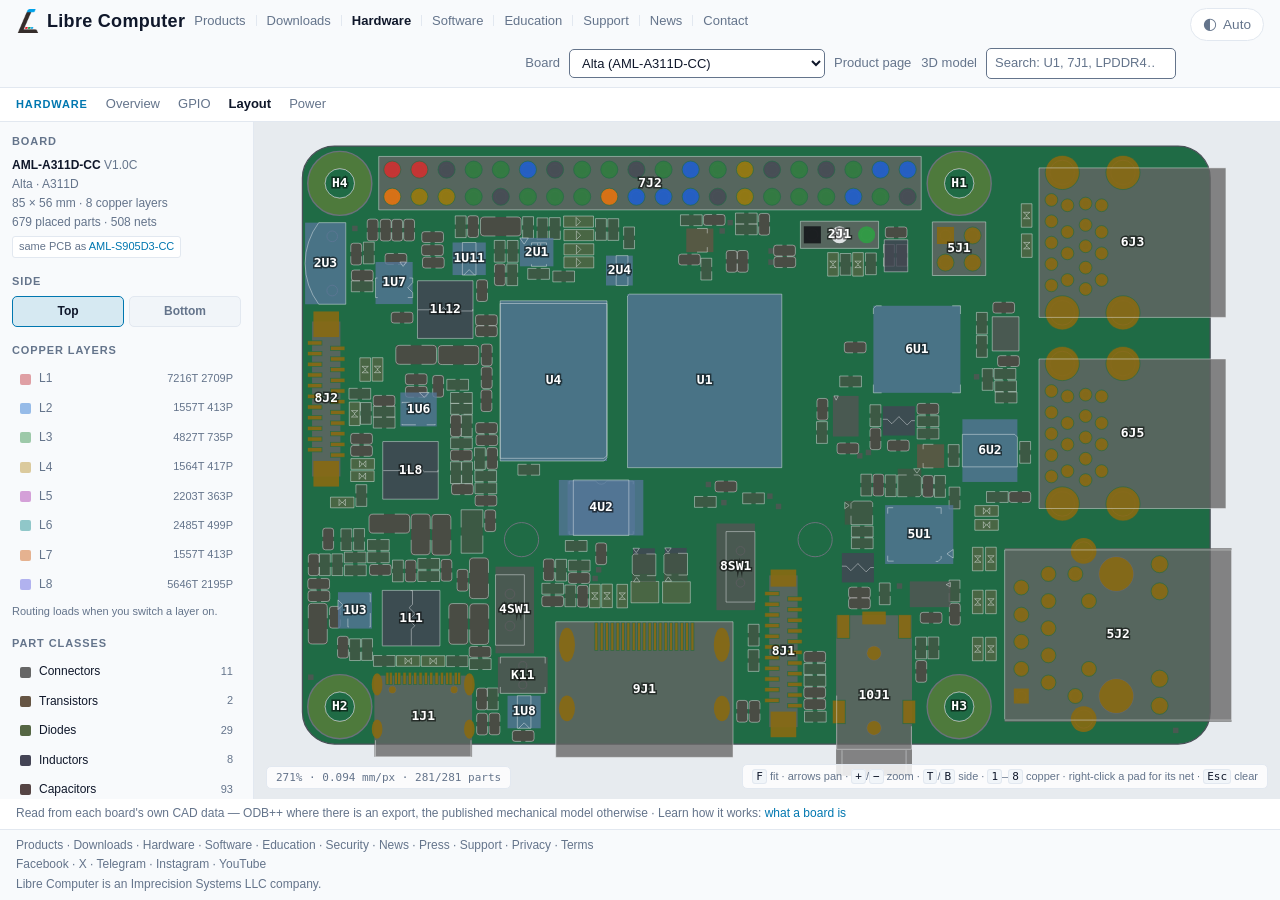
==== commit 43b649cc: "One header, family row and footer on every Libre Computer site The shell kit's sync.py now writes th" ====
--- a/index.html
+++ b/index.html
@@ -10,6 +10,7 @@
 <meta name="viewport" content="width=device-width, initial-scale=1">
 <title>Libre Computer Board Layout</title>
 <meta name="description" content="Interactive PCB placement and routing viewer for Libre Computer single-board computers — every part, footprint, net and copper layer, read from the boards' own CAD data.">
+<link rel="canonical" href="https://layout.hardware.libre.computer/">
 <link rel="icon" href="data:,">
 <link rel="stylesheet" href="css/lc-kit.css">
 <link rel="stylesheet" href="css/style.css">
@@ -25,11 +26,14 @@
   <div class="lc-brand">
     <a class="lc-brand-name" href="https://libre.computer">Libre Computer</a>
     <nav class="lc-sites" aria-label="Libre Computer sites">
+      <a class="lc-site" href="https://libre.computer/products/">Products</a>
+      <a class="lc-site" href="https://libre.computer/downloads/">Downloads</a>
+      <a class="lc-site" href="https://hardware.libre.computer/" aria-current="true">Hardware</a>
+      <a class="lc-site" href="https://software.libre.computer/">Software</a>
       <a class="lc-site" href="https://education.libre.computer/">Education</a>
-      <a class="lc-site" href="/" aria-current="true">Layout</a>
-      <a class="lc-site" data-lc-site href="https://gpio.hardware.libre.computer/">GPIO Pinout</a>
-      <a class="lc-site" data-lc-site href="https://power.hardware.libre.computer/">Power</a>
-      <a class="lc-site" href="https://u-boot.software.libre.computer/">Software</a>
+      <a class="lc-site" href="https://hub.libre.computer/">Support</a>
+      <a class="lc-site" href="https://libre.computer/news/">News</a>
+      <a class="lc-site" href="https://libre.computer/#contact">Contact</a>
     </nav>
   </div>
   <div class="lc-controls">
@@ -38,6 +42,15 @@
     <input id="search" type="search" placeholder="Search: U1, 7J1, LPDDR4…" autocomplete="off" spellcheck="false" aria-label="Search by reference designator or footprint">
   </div>
 </header>
+<nav class="lc-subnav" aria-label="Hardware">
+    <div class="lc-subnav-sites">
+      <span class="lc-subnav-label">Hardware</span>
+      <a href="https://hardware.libre.computer/">Overview</a>
+      <a data-lc-site href="https://gpio.hardware.libre.computer/">GPIO</a>
+      <a href="https://layout.hardware.libre.computer/" aria-current="true">Layout</a>
+      <a data-lc-site href="https://power.hardware.libre.computer/">Power</a>
+    </div>
+</nav>
 
 <div class="lc-notices" id="notices"></div>
 
@@ -61,6 +74,11 @@
     <div id="comp-list" role="listbox" tabindex="0" aria-label="Placed parts"></div>
     <div id="detail"></div>
     <p id="announce" class="lc-vh" role="status"></p>
+
+    <!-- The parts list as plain HTML, drawn in by tools/render.mjs (and
+         redrawn by js/app.js on a change of board): js/parts.js -->
+    <h3>Parts list</h3>
+    <div id="parts-text"><details class="parts-text"><summary>Boards</summary><ul><li><a href="aml-s905x-cc/">Le Potato (AML-S905X-CC)</a> S905X, 84 × 56 mm</li><li><a href="aml-s905x-cc-v2/">Sweet Potato (AML-S905X-CC-V2)</a> S905X, 85 × 56 mm</li><li><a href="aml-s805x-ac/">La Frite (AML-S805X-AC)</a> S805X, 56 × 65 mm</li><li><a href="aml-s805x-ac-v2/">Das Frite (AML-S805X-AC-V2)</a> S805X, 56 × 65 mm</li><li><a href="aml-a311d-cc/">Alta (AML-A311D-CC)</a> A311D, 85 × 56 mm</li><li><a href="aml-s905d3-cc/">Solitude (AML-S905D3-CC)</a> S905D3, 85 × 56 mm</li><li><a href="roc-rk3328-cc/">Renegade (ROC-RK3328-CC)</a> RK3328, 85 × 56 mm</li><li><a href="all-h3-cc/">Tritium (ALL-H3-CC)</a> H2+/H3/H5, 84 × 56 mm</li></ul></details></div><!-- /parts -->
   </aside>
 
   <!-- Focusable so the keys pan and zoom it; the parts themselves are picked
@@ -78,11 +96,25 @@
   </div>
 </main>
 
+<p class="lc-page-note">Read from each board's own CAD data — ODB++ where there is an export,
+  the published mechanical model otherwise ·
+  Learn how it works: <a href="https://education.libre.computer/modules/what-a-board-is/">what a board is</a></p>
 <footer class="lc-footer">
-  Read from each board's own CAD data — ODB++ where there is an export,
-  the published mechanical model otherwise ·
-  Learn how it works: <a href="https://education.libre.computer/modules/what-a-board-is/">what a board is</a> ·
-  <a href="https://libre.computer">libre.computer</a>
+  <nav class="lc-footer-links" aria-label="Libre Computer">
+    <a href="https://libre.computer/products/">Products</a> &middot;
+    <a href="https://libre.computer/downloads/">Downloads</a> &middot;
+    <a href="https://hardware.libre.computer/">Hardware</a> &middot;
+    <a href="https://software.libre.computer/">Software</a> &middot;
+    <a href="https://education.libre.computer/">Education</a> &middot;
+    <a href="https://libre.computer/security/">Security</a> &middot;
+    <a href="https://libre.computer/news/">News</a> &middot;
+    <a href="https://libre.computer/press/">Press</a> &middot;
+    <a href="https://hub.libre.computer/">Support</a> &middot;
+    <a href="https://libre.computer/privacy/">Privacy</a> &middot;
+    <a href="https://libre.computer/terms/">Terms</a>
+  </nav>
+  <p class="lc-footer-social"><a href="https://facebook.com/librecomputer" rel="noopener">Facebook</a> &middot; <a href="https://x.com/LibreComputer" rel="noopener">X</a> &middot; <a href="https://t.me/libre_computer" rel="noopener">Telegram</a> &middot; <a href="https://www.instagram.com/librecomputer/" rel="noopener">Instagram</a> &middot; <a href="https://www.youtube.com/c/LibreComputer" rel="noopener">YouTube</a></p>
+  <p class="lc-footer-company">Libre Computer is an <a href="https://imprecisionsystems.com/" rel="noopener">Imprecision Systems LLC</a> company.</p>
 </footer>
 
 <script type="module" src="js/app.js"></script>
--- a/css/lc-kit.css
+++ b/css/lc-kit.css
@@ -1,4 +1,4 @@
-/* lc-kit 1 sha256:49a98d562651cce432e0f0e8bd59669b63564b67a7129dab7db1aff492e4dc31 */
+/* lc-kit 1 sha256:46110dafa0fb4021689df2730b5b83c67ed2cb1804fa09593aa160363adb2fca */
 /* Libre Computer hardware-tool shell — shared by the GPIO pinout, the board
    layout viewer and the power tree.
  *
@@ -638,6 +638,8 @@
 
 /* ---- footer ------------------------------------------------------------ */
 
+/* The same footer on every site (sync.py FOOTER): the sections, the social
+   accounts, the company. */
 .lc-footer {
   flex: none;
   padding: 7px 16px;
@@ -646,6 +648,21 @@
   font-size: 12px;
   color: var(--text-dim);
 }
+.lc-footer p { margin: 2px 0 0; }
+.lc-footer a { color: var(--text-dim); }
+.lc-footer a:hover { color: var(--accent); }
+.lc-footer-links a { white-space: nowrap; }
+
+/* A page's own note above the footer: where its data comes from, and the
+   education module that explains it. */
+.lc-page-note {
+  flex: none;
+  margin: 0;
+  padding: 6px 16px;
+  font-size: 12px;
+  color: var(--text-dim);
+}
+html.lc-embed .lc-page-note { display: none; }
 
 /* ---- shared bits both tools grew separately ---------------------------- */
 
--- a/css/style.css
+++ b/css/style.css
@@ -160,6 +160,17 @@
   overflow-wrap: anywhere;
 }
 
+/* The parts list as plain HTML (js/parts.js): a closed disclosure at the foot
+   of the sidebar, so the viewer above it is unchanged */
+.parts-text { font-size: 12px; }
+.parts-text summary { cursor: pointer; }
+.parts-text p { margin: 6px 0; color: var(--text-dim); }
+.parts-text ul { margin: 6px 0; padding-left: 18px; }
+.parts-table { font-size: 12px; margin-top: 8px; }
+.parts-table th, .parts-table td { padding: 3px 4px; }
+.parts-table tbody th { font-family: var(--mono); }
+.parts-table .fp { color: var(--text-dim); font-family: var(--mono); overflow-wrap: anywhere; }
+
 /* ---- canvas stage ---- */
 
 #stage {
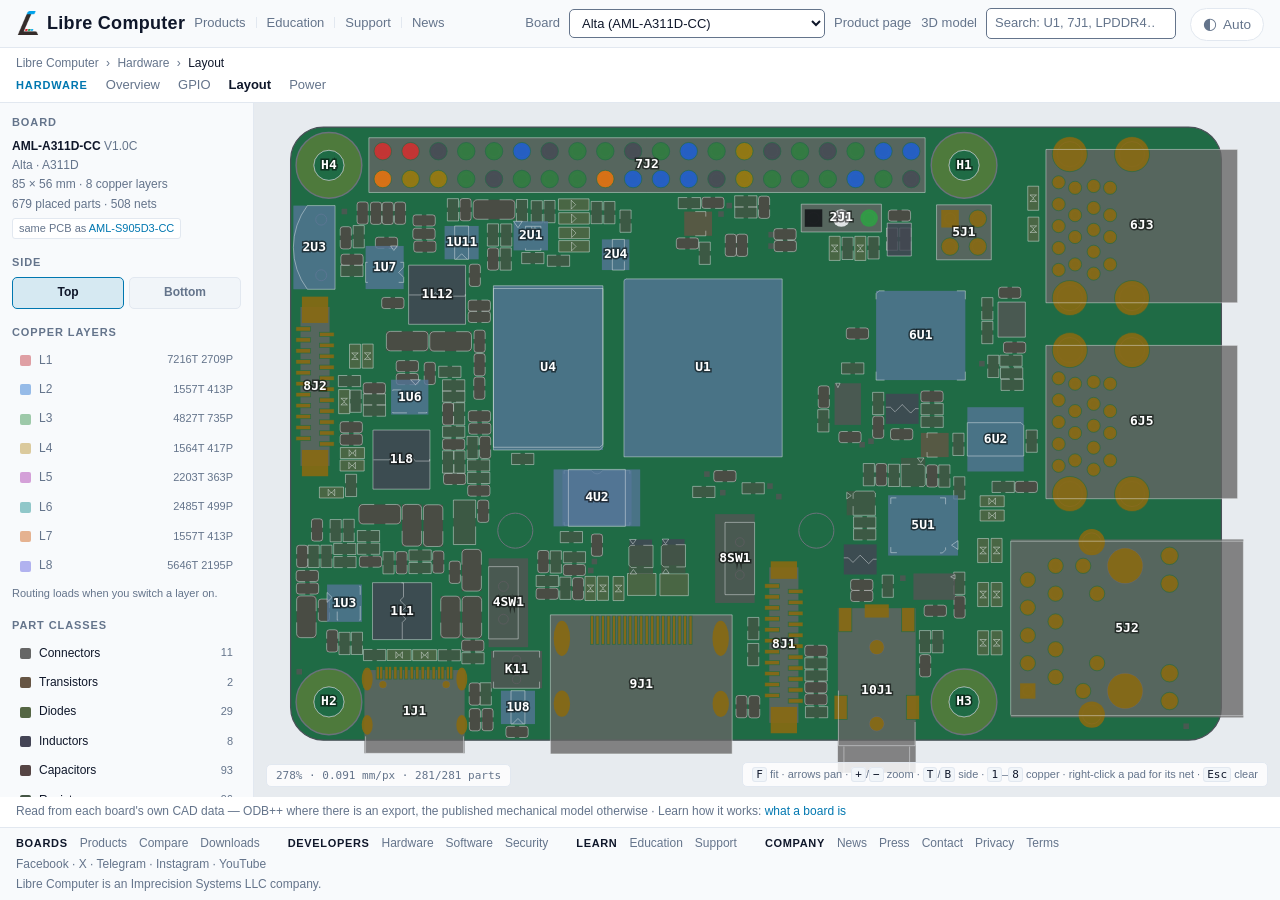
==== commit a9860824: "Board-as-hub navigation: four-section top bar, board menu, breadcrumbs, footer groups From the shell" ====
--- a/index.html
+++ b/index.html
@@ -27,13 +27,9 @@
     <a class="lc-brand-name" href="https://libre.computer">Libre Computer</a>
     <nav class="lc-sites" aria-label="Libre Computer sites">
       <a class="lc-site" href="https://libre.computer/products/">Products</a>
-      <a class="lc-site" href="https://libre.computer/downloads/">Downloads</a>
-      <a class="lc-site" href="https://hardware.libre.computer/" aria-current="true">Hardware</a>
-      <a class="lc-site" href="https://software.libre.computer/">Software</a>
       <a class="lc-site" href="https://education.libre.computer/">Education</a>
       <a class="lc-site" href="https://hub.libre.computer/">Support</a>
       <a class="lc-site" href="https://libre.computer/news/">News</a>
-      <a class="lc-site" href="https://libre.computer/#contact">Contact</a>
     </nav>
   </div>
   <div class="lc-controls">
@@ -44,6 +40,8 @@
 </header>
 <nav class="lc-subnav" aria-label="Hardware">
     <div class="lc-subnav-sites">
+      <nav class="lc-crumbs" aria-label="Breadcrumb"><a href="https://libre.computer/">Libre Computer</a> <span aria-hidden="true">›</span> <a href="https://hardware.libre.computer/">Hardware</a> <span aria-hidden="true">›</span> <span aria-current="page">Layout</span></nav>
+      <script type="application/ld+json">{"@context": "https://schema.org", "@type": "BreadcrumbList", "itemListElement": [{"@type": "ListItem", "position": 1, "name": "Libre Computer", "item": "https://libre.computer/"}, {"@type": "ListItem", "position": 2, "name": "Hardware", "item": "https://hardware.libre.computer/"}, {"@type": "ListItem", "position": 3, "name": "Layout", "item": "https://layout.hardware.libre.computer/"}]}</script>
       <span class="lc-subnav-label">Hardware</span>
       <a href="https://hardware.libre.computer/">Overview</a>
       <a data-lc-site href="https://gpio.hardware.libre.computer/">GPIO</a>
@@ -78,7 +76,7 @@
     <!-- The parts list as plain HTML, drawn in by tools/render.mjs (and
          redrawn by js/app.js on a change of board): js/parts.js -->
     <h3>Parts list</h3>
-    <div id="parts-text"><details class="parts-text"><summary>Boards</summary><ul><li><a href="aml-s905x-cc/">Le Potato (AML-S905X-CC)</a> S905X, 84 × 56 mm</li><li><a href="aml-s905x-cc-v2/">Sweet Potato (AML-S905X-CC-V2)</a> S905X, 85 × 56 mm</li><li><a href="aml-s805x-ac/">La Frite (AML-S805X-AC)</a> S805X, 56 × 65 mm</li><li><a href="aml-s805x-ac-v2/">Das Frite (AML-S805X-AC-V2)</a> S805X, 56 × 65 mm</li><li><a href="aml-a311d-cc/">Alta (AML-A311D-CC)</a> A311D, 85 × 56 mm</li><li><a href="aml-s905d3-cc/">Solitude (AML-S905D3-CC)</a> S905D3, 85 × 56 mm</li><li><a href="roc-rk3328-cc/">Renegade (ROC-RK3328-CC)</a> RK3328, 85 × 56 mm</li><li><a href="all-h3-cc/">Tritium (ALL-H3-CC)</a> H2+/H3/H5, 84 × 56 mm</li></ul></details></div><!-- /parts -->
+    <div id="parts-text"><details class="parts-text"><summary>Boards</summary><p>Interactive PCB placement and routing viewer for Libre Computer single-board computers — every part, footprint, net and copper layer, read from the boards&#39; own CAD data.</p><ul><li><a href="/aml-s905x-cc/">Le Potato (AML-S905X-CC)</a> S905X, 84 × 56 mm</li><li><a href="/aml-s905x-cc-v2/">Sweet Potato (AML-S905X-CC-V2)</a> S905X, 85 × 56 mm</li><li><a href="/aml-s805x-ac/">La Frite (AML-S805X-AC)</a> S805X, 56 × 65 mm</li><li><a href="/aml-s805x-ac-v2/">Das Frite (AML-S805X-AC-V2)</a> S805X, 56 × 65 mm</li><li><a href="/aml-a311d-cc/">Alta (AML-A311D-CC)</a> A311D, 85 × 56 mm</li><li><a href="/aml-s905d3-cc/">Solitude (AML-S905D3-CC)</a> S905D3, 85 × 56 mm</li><li><a href="/roc-rk3328-cc/">Renegade (ROC-RK3328-CC)</a> RK3328, 85 × 56 mm</li><li><a href="/all-h3-cc/">Tritium (ALL-H3-CC)</a> H2+/H3/H5, 84 × 56 mm</li></ul></details></div><!-- /parts -->
   </aside>
 
   <!-- Focusable so the keys pan and zoom it; the parts themselves are picked
@@ -92,7 +90,7 @@
          neither, where this used to promise both and contradict the sidebar's
          own "This export carries no copper layers". -->
     <div id="keys"></div>
-    <div id="spinner" hidden>Loading…</div>
+    <div id="spinner" hidden></div>
   </div>
 </main>
 
@@ -101,17 +99,10 @@
   Learn how it works: <a href="https://education.libre.computer/modules/what-a-board-is/">what a board is</a></p>
 <footer class="lc-footer">
   <nav class="lc-footer-links" aria-label="Libre Computer">
-    <a href="https://libre.computer/products/">Products</a> &middot;
-    <a href="https://libre.computer/downloads/">Downloads</a> &middot;
-    <a href="https://hardware.libre.computer/">Hardware</a> &middot;
-    <a href="https://software.libre.computer/">Software</a> &middot;
-    <a href="https://education.libre.computer/">Education</a> &middot;
-    <a href="https://libre.computer/security/">Security</a> &middot;
-    <a href="https://libre.computer/news/">News</a> &middot;
-    <a href="https://libre.computer/press/">Press</a> &middot;
-    <a href="https://hub.libre.computer/">Support</a> &middot;
-    <a href="https://libre.computer/privacy/">Privacy</a> &middot;
-    <a href="https://libre.computer/terms/">Terms</a>
+    <div class="lc-footer-group"><span class="lc-footer-head">Boards</span><a href="https://libre.computer/products/">Products</a><a href="https://libre.computer/compare/">Compare</a><a href="https://libre.computer/downloads/">Downloads</a></div>
+    <div class="lc-footer-group"><span class="lc-footer-head">Developers</span><a href="https://hardware.libre.computer/">Hardware</a><a href="https://software.libre.computer/">Software</a><a href="https://libre.computer/security/">Security</a></div>
+    <div class="lc-footer-group"><span class="lc-footer-head">Learn</span><a href="https://education.libre.computer/">Education</a><a href="https://hub.libre.computer/">Support</a></div>
+    <div class="lc-footer-group"><span class="lc-footer-head">Company</span><a href="https://libre.computer/news/">News</a><a href="https://libre.computer/press/">Press</a><a href="https://libre.computer/#contact">Contact</a><a href="https://libre.computer/privacy/">Privacy</a><a href="https://libre.computer/terms/">Terms</a></div>
   </nav>
   <p class="lc-footer-social"><a href="https://facebook.com/librecomputer" rel="noopener">Facebook</a> &middot; <a href="https://x.com/LibreComputer" rel="noopener">X</a> &middot; <a href="https://t.me/libre_computer" rel="noopener">Telegram</a> &middot; <a href="https://www.instagram.com/librecomputer/" rel="noopener">Instagram</a> &middot; <a href="https://www.youtube.com/c/LibreComputer" rel="noopener">YouTube</a></p>
   <p class="lc-footer-company">Libre Computer is an <a href="https://imprecisionsystems.com/" rel="noopener">Imprecision Systems LLC</a> company.</p>
--- a/css/lc-kit.css
+++ b/css/lc-kit.css
@@ -1,4 +1,4 @@
-/* lc-kit 1 sha256:46110dafa0fb4021689df2730b5b83c67ed2cb1804fa09593aa160363adb2fca */
+/* lc-kit 1 sha256:a7a3ab5e59e4961fccd9a7aa596e9d2a4f72d52913530e20eeb98b5a4cabcb36 */
 /* Libre Computer hardware-tool shell — shared by the GPIO pinout, the board
    layout viewer and the power tree.
  *
@@ -337,10 +337,11 @@
   .lc-board-links a { display: inline-block; padding: 10px 0; line-height: 20px; }
 }
 
-/* The second bar under the title bar, for a family of sites behind one switcher
-   entry (Software: U-Boot, Memory, Linux). Its label and site links are
-   written by sync.py (SUBNAV); the site's own pages sit at the far end, in
-   .lc-subnav-pages. The same voice as education's section bar. */
+/* The second bar under the title bar, for a family of sites behind one header
+   section (Hardware, Software). Its label and site links are written by
+   sync.py (SUBNAV). A site's own pages are a bar of their own under it
+   (nav.lc-subnav-local, aria-label "<site> pages"), so each bar has one
+   current item. The same voice as education's section bar. */
 .lc-subnav {
   flex: none;
   display: flex;
@@ -359,6 +360,8 @@
   gap: 4px 18px;
 }
 .lc-subnav-pages { margin-left: auto; }
+.lc-subnav-local { padding-top: 5px; padding-bottom: 5px; background: var(--bg-raised); }
+.lc-subnav-local .lc-subnav-pages { margin-left: 0; }
 .lc-subnav a { color: var(--text-dim); white-space: nowrap; }
 .lc-subnav a:hover { color: var(--accent); text-decoration: none; }
 .lc-subnav a[aria-current] { color: var(--text); font-weight: 600; }
@@ -374,8 +377,32 @@
   text-transform: uppercase;
   color: var(--accent);
 }
+/* The trail in front of the row (sync.py crumbs_html): where this page sits,
+   Products › board › view or Libre Computer › family › tool. The row
+   wraps, so the trail takes a line of its own above the links. */
+.lc-subnav-sites { flex-wrap: wrap; }
+.lc-crumbs {
+  flex: 1 0 100%;
+  font-size: 12px;
+  color: var(--text-dim);
+}
+.lc-crumbs span[aria-hidden] { margin: 0 4px; }
+.lc-crumbs [aria-current] { color: var(--text); }
+/* On a board's page the row is the board's menu: Overview, Downloads, then
+   its Hardware and Software views, each group behind a small label. */
+.lc-board-group { display: inline-flex; align-items: baseline; gap: 4px 12px; }
+.lc-board-group-label {
+  font-size: 11px;
+  color: var(--text-dim);
+  text-transform: uppercase;
+  letter-spacing: .06em;
+}
+.lc-subnav a[aria-current="page"] { color: var(--text); font-weight: 600; }
 /* A phone: one sideways-scrolling row, not a wrap of single links. */
 @media (max-width: 819.98px) {
+  .lc-subnav-sites { flex-wrap: nowrap; }
+  .lc-crumbs { flex: none; padding: 10px 0; }
+  .lc-board-group { flex: none; }
   .lc-subnav {
     flex-wrap: nowrap;
     padding-top: 0;
@@ -652,6 +679,23 @@
 .lc-footer a { color: var(--text-dim); }
 .lc-footer a:hover { color: var(--accent); }
 .lc-footer-links a { white-space: nowrap; }
+/* Its four groups (Boards, Developers, Learn, Company), side by side. */
+.lc-footer-links { display: flex; flex-wrap: wrap; gap: 4px 28px; margin-bottom: 4px; }
+.lc-footer-group { display: flex; flex-wrap: wrap; align-items: baseline; gap: 2px 12px; }
+.lc-footer-head {
+  font-size: 11px;
+  font-weight: 700;
+  letter-spacing: .06em;
+  text-transform: uppercase;
+  color: var(--text);
+}
+
+/* A tool's front page: what the tool shows and every board's own page, in
+   the HTML for a reader that runs no script (each site's tools/render.mjs). */
+.lc-tool-index { padding: 16px; font-size: 14px; color: var(--text-dim); }
+.lc-tool-index h2 { margin: 0 0 6px; font-size: 16px; color: var(--text); }
+.lc-tool-index p { margin: 0 0 8px; }
+.lc-tool-index ul { margin: 0; padding-left: 18px; columns: 16rem; }
 
 /* A page's own note above the footer: where its data comes from, and the
    education module that explains it. */
